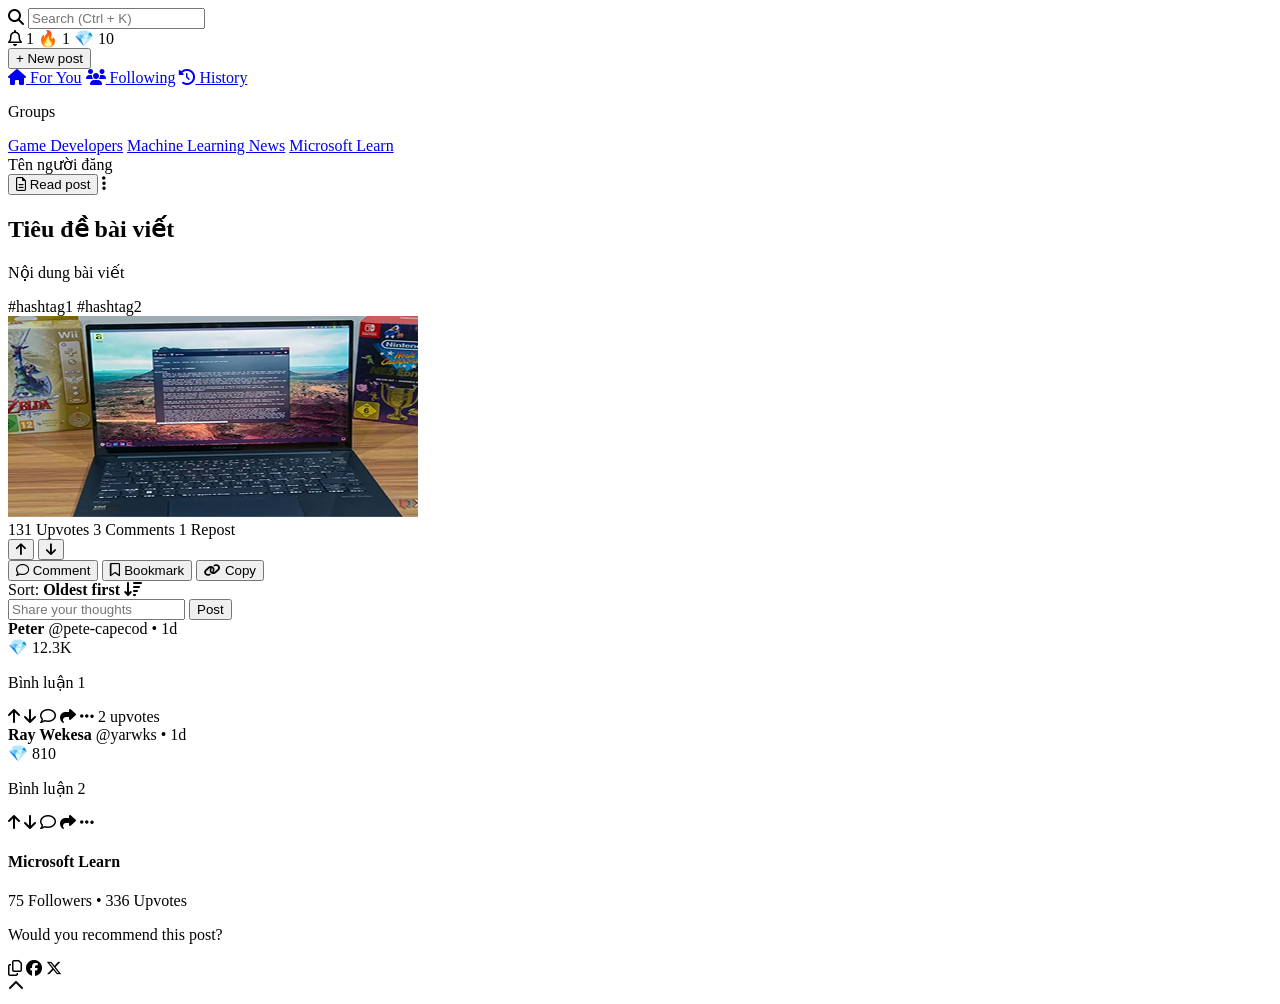
==== myweb/baiviet.html @ 660e8b9f "cập nhật readme và giao diện" ====
<!DOCTYPE html>
<html lang="vi">
<head>
    <meta charset="UTF-8">
    <meta name="viewport" content="width=device-width, initial-scale=1.0">
    <title>Chi tiết bài viết</title>
    <!-- Link Font Awesome cho icon -->
    <link rel="stylesheet" href="https://cdnjs.cloudflare.com/ajax/libs/font-awesome/6.4.0/css/all.min.css">
</head>
<body>

    <!-- THANH ĐẦU TRANG (Giữ nguyên cấu trúc đồng nhất) -->
    <header id="main-header">
        <div class="search-bar">
            <i class="fa fa-search"></i>
            <input type="text" placeholder="Search (Ctrl + K)">
        </div>
        
        <nav class="user-nav">
            <i class="fa-regular fa-bell"></i>
            <span class="badge">1</span>
            <span class="fire">🔥 1</span>
            <span class="diamond">💎 10</span>
            <div class="user-avatar"></div>
        </nav>
    </header>

    <!-- BỐ CỤC CHÍNH 3 CỘT -->
    <div class="app-container">
        
        <!-- CỘT 1: SIDEBAR TRÁI (Giữ nguyên cấu trúc) -->
        <aside id="left-sidebar">
            <button class="btn-new-post">+ New post</button>
            
            <nav class="menu-section">
                <a href="index.html" class="menu-item"><i class="fa fa-home"></i> For You</a>
                <a href="#" class="menu-item"><i class="fa fa-users"></i> Following</a>
                <a href="#" class="menu-item"><i class="fa fa-clock-rotate-left"></i> History</a>
            </nav>

            <section class="menu-section">
                <p class="section-title">Groups</p>
                <a href="#" class="menu-item">Game Developers</a>
                <a href="#" class="menu-item">Machine Learning News</a>
                <a href="#" class="menu-item active">Microsoft Learn</a>
            </section>
        </aside>

        <!-- CỘT 2: NỘI DUNG CHI TIẾT BÀI VIẾT -->
        <main id="post-detail">
            <article class="post-full">
                
                <!-- Header của bài viết -->
                <header class="post-header">
                    <div class="author-info">
                        <span class="author-name">Tên người đăng</span>
                    </div>
                    <div class="header-actions">
                        <button class="btn-read-post">
                            <i class="fa-regular fa-file-lines"></i> Read post
                        </button>
                        <i class="fa fa-ellipsis-vertical"></i>
                    </div>
                </header>

                <!-- Tiêu đề và Nội dung -->
                <h1 class="post-title">Tiêu đề bài viết</h1>
                
                <div class="post-body-text">
                    <p>Nội dung bài viết</p>
                </div>

                <div class="post-tags">
                    <span class="tag">#hashtag1</span>
                    <span class="tag">#hashtag2</span>
                </div>

                <!-- Hình ảnh bài viết -->
                <div class="post-main-image">
                    <img src="./img/Post image.png" alt="Post Image">
                </div>

                <!-- Thống kê tương tác -->
                <div class="post-stats">
                    <span>131 Upvotes</span>
                    <span>3 Comments</span>
                    <span>1 Repost</span>
                </div>

                <!-- Thanh công cụ tương tác -->
                <div class="post-action-bar">
                    <div class="vote-group">
                        <button class="btn-vote up"><i class="fa fa-arrow-up"></i></button>
                        <button class="btn-vote down"><i class="fa fa-arrow-down"></i></button>
                    </div>
                    <button class="btn-action"><i class="fa-regular fa-comment"></i> Comment</button>
                    <button class="btn-action"><i class="fa-regular fa-bookmark"></i> Bookmark</button>
                    <button class="btn-action"><i class="fa-solid fa-link"></i> Copy</button>
                </div>

                <!-- Phần Bình luận -->
                <section class="comments-section">
                    <div class="sort-bar">
                        <span>Sort: <strong>Oldest first</strong> <i class="fa fa-sort-amount-down"></i></span>
                    </div>

                    <!-- Ô nhập bình luận -->
                    <div class="comment-input-wrapper">
                        <div class="avatar-small"></div>
                        <input type="text" placeholder="Share your thoughts">
                        <button class="btn-post-comment">Post</button>
                    </div>

                    <!-- Danh sách bình luận -->
                    <div class="comment-list">
                        <!-- Comment 1 -->
                        <div class="comment-item">
                            <div class="avatar-small"></div>
                            <div class="comment-content">
                                <div class="comment-meta">
                                    <strong>Peter</strong> <span>@pete-capecod • 1d</span>
                                    <div class="reputation-tag">💎 12.3K</div>
                                </div>
                                <p class="comment-text">Bình luận 1</p>
                                <div class="comment-actions">
                                    <i class="fa fa-arrow-up"></i>
                                    <i class="fa fa-arrow-down"></i>
                                    <i class="fa-regular fa-comment"></i>
                                    <i class="fa-solid fa-share"></i>
                                    <i class="fa fa-ellipsis"></i>
                                    <span class="upvote-count">2 upvotes</span>
                                </div>
                            </div>
                        </div>

                        <!-- Comment 2 -->
                        <div class="comment-item">
                            <div class="avatar-small"></div>
                            <div class="comment-content">
                                <div class="comment-meta">
                                    <strong>Ray Wekesa</strong> <span>@yarwks • 1d</span>
                                    <div class="reputation-tag">💎 810</div>
                                </div>
                                <p class="comment-text">Bình luận 2</p>
                                <div class="comment-actions">
                                    <i class="fa fa-arrow-up"></i>
                                    <i class="fa fa-arrow-down"></i>
                                    <i class="fa-regular fa-comment"></i>
                                    <i class="fa-solid fa-share"></i>
                                    <i class="fa fa-ellipsis"></i>
                                </div>
                            </div>
                        </div>
                    </div>
                </section>
            </article>
        </main>

        <!-- CỘT 3: SIDEBAR PHẢI (THÔNG TIN CỘNG ĐỒNG) -->
        <aside id="right-sidebar">
            
            <!-- Thẻ thông tin Group/Community -->
            <section class="community-card">
                <div class="community-header">
                    <div class="community-logo"></div>
                    <div class="community-name">
                        <h4>Microsoft Learn</h4>
                        <p>75 Followers • 336 Upvotes</p>
                    </div>
                </div>
            </section>

            <!-- Thẻ gợi ý chia sẻ -->
            <section class="recommend-card">
                <p>Would you recommend this post?</p>
                <div class="share-icons">
                    <i class="fa-regular fa-copy" title="Copy link"></i>
                    <i class="fa-brands fa-facebook" title="Share on Facebook"></i>
                    <i class="fa-brands fa-x-twitter" title="Share on X"></i>
                </div>
            </section>

        </aside>

    </div>

    <!-- Nút cuộn lên đầu trang -->
    <div class="scroll-top">
        <i class="fa fa-chevron-up"></i>
    </div>

</body>
</html>
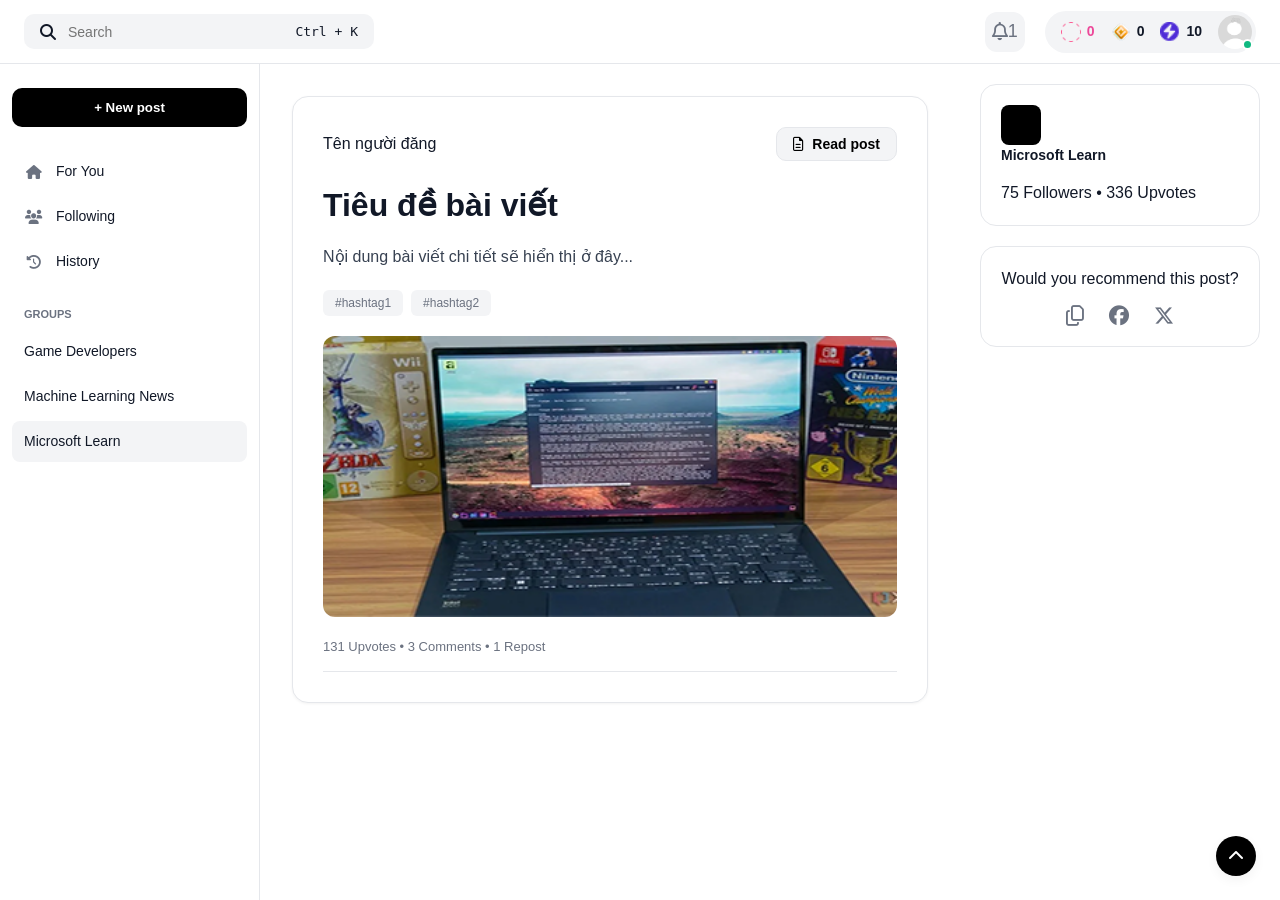
==== commit 4751ccc8: "cập nhật file css và ảnh để có giao diện gần giống giao diện tự build từ file figma trong readme" ====
--- a/myweb/baiviet.html
+++ b/myweb/baiviet.html
@@ -3,41 +3,59 @@
 <head>
     <meta charset="UTF-8">
     <meta name="viewport" content="width=device-width, initial-scale=1.0">
-    <title>Chi tiết bài viết</title>
-    <!-- Link Font Awesome cho icon -->
+    <title>Chi tiết bài viết - Microsoft Learn</title>
+    <!-- Link Font Awesome -->
     <link rel="stylesheet" href="https://cdnjs.cloudflare.com/ajax/libs/font-awesome/6.4.0/css/all.min.css">
+    <!-- LIÊN KẾT FILE CSS RIÊNG -->
+    <link rel="stylesheet" href="./css/style.css">
 </head>
 <body>
 
-    <!-- THANH ĐẦU TRANG (Giữ nguyên cấu trúc đồng nhất) -->
+    <!-- THANH ĐẦU TRANG (Dùng chung class với Index/Profile) -->
     <header id="main-header">
         <div class="search-bar">
             <i class="fa fa-search"></i>
-            <input type="text" placeholder="Search (Ctrl + K)">
+            <input type="text" placeholder="Search">
+            <kbd>Ctrl + K</kbd>
         </div>
         
         <nav class="user-nav">
-            <i class="fa-regular fa-bell"></i>
-            <span class="badge">1</span>
-            <span class="fire">🔥 1</span>
-            <span class="diamond">💎 10</span>
-            <div class="user-avatar"></div>
+            <button class="btn-bell">
+                <i class="fa-regular fa-bell"></i>
+                <span class="notification-badge">1</span>
+            </button>
+
+            <div class="status-capsule">
+                <div class="status-item">
+                    <img src="./img/SVG.png" alt="streak" class="status-icon">
+                    <span class="status-value color-pink">0</span>
+                </div>
+                <div class="status-item">
+                    <img src="./img/icon.png" alt="credits" class="status-icon">
+                    <span class="status-value">0</span>
+                </div>
+                <div class="status-item">
+                    <img src="./img/icon2.png" alt="energy" class="status-icon">
+                    <span class="status-value">10</span>
+                </div>
+
+                <a href="thongtin.html" class="user-avatar-wrapper">
+                    <img src="./img/avt.png" alt="user" class="user-avatar">
+                    <span class="online-dot"></span>
+                </a>
+            </div>
         </nav>
     </header>
 
-    <!-- BỐ CỤC CHÍNH 3 CỘT -->
     <div class="app-container">
-        
-        <!-- CỘT 1: SIDEBAR TRÁI (Giữ nguyên cấu trúc) -->
+        <!-- SIDEBAR TRÁI (Dùng chung) -->
         <aside id="left-sidebar">
             <button class="btn-new-post">+ New post</button>
-            
             <nav class="menu-section">
-                <a href="index.html" class="menu-item"><i class="fa fa-home"></i> For You</a>
+                <a href="trangchu.html" class="menu-item"><i class="fa fa-home"></i> For You</a>
                 <a href="#" class="menu-item"><i class="fa fa-users"></i> Following</a>
                 <a href="#" class="menu-item"><i class="fa fa-clock-rotate-left"></i> History</a>
             </nav>
-
             <section class="menu-section">
                 <p class="section-title">Groups</p>
                 <a href="#" class="menu-item">Game Developers</a>
@@ -46,148 +64,66 @@
             </section>
         </aside>
 
-        <!-- CỘT 2: NỘI DUNG CHI TIẾT BÀI VIẾT -->
-        <main id="post-detail">
-            <article class="post-full">
+        <!-- NỘI DUNG CHI TIẾT BÀI VIẾT -->
+        <main id="main-feed">
+            <div class="feed-wrapper">
                 
-                <!-- Header của bài viết -->
-                <header class="post-header">
-                    <div class="author-info">
-                        <span class="author-name">Tên người đăng</span>
-                    </div>
-                    <div class="header-actions">
-                        <button class="btn-read-post">
+                <article class="post-card post-detail-view">
+            
+                    <header class="post-header">
+                        <div class="author-info">Tên người đăng</div>
+                        <button class="btn-settings">
                             <i class="fa-regular fa-file-lines"></i> Read post
                         </button>
-                        <i class="fa fa-ellipsis-vertical"></i>
-                    </div>
-                </header>
+                    </header>
 
-                <!-- Tiêu đề và Nội dung -->
-                <h1 class="post-title">Tiêu đề bài viết</h1>
-                
-                <div class="post-body-text">
-                    <p>Nội dung bài viết</p>
-                </div>
-
-                <div class="post-tags">
-                    <span class="tag">#hashtag1</span>
-                    <span class="tag">#hashtag2</span>
-                </div>
-
-                <!-- Hình ảnh bài viết -->
-                <div class="post-main-image">
-                    <img src="./img/Post image.png" alt="Post Image">
-                </div>
-
-                <!-- Thống kê tương tác -->
-                <div class="post-stats">
-                    <span>131 Upvotes</span>
-                    <span>3 Comments</span>
-                    <span>1 Repost</span>
-                </div>
-
-                <!-- Thanh công cụ tương tác -->
-                <div class="post-action-bar">
-                    <div class="vote-group">
-                        <button class="btn-vote up"><i class="fa fa-arrow-up"></i></button>
-                        <button class="btn-vote down"><i class="fa fa-arrow-down"></i></button>
-                    </div>
-                    <button class="btn-action"><i class="fa-regular fa-comment"></i> Comment</button>
-                    <button class="btn-action"><i class="fa-regular fa-bookmark"></i> Bookmark</button>
-                    <button class="btn-action"><i class="fa-solid fa-link"></i> Copy</button>
-                </div>
-
-                <!-- Phần Bình luận -->
-                <section class="comments-section">
-                    <div class="sort-bar">
-                        <span>Sort: <strong>Oldest first</strong> <i class="fa fa-sort-amount-down"></i></span>
+                    <h1 class="post-title">Tiêu đề bài viết</h1>
+                    
+                    <div class="post-body-text">
+                        <p>Nội dung bài viết chi tiết sẽ hiển thị ở đây...</p>
                     </div>
 
-                    <!-- Ô nhập bình luận -->
-                    <div class="comment-input-wrapper">
-                        <div class="avatar-small"></div>
-                        <input type="text" placeholder="Share your thoughts">
-                        <button class="btn-post-comment">Post</button>
+                    <div class="post-tags">
+                        <span class="tag-item">#hashtag1</span>
+                        <span class="tag-item">#hashtag2</span>
                     </div>
 
-                    <!-- Danh sách bình luận -->
-                    <div class="comment-list">
-                        <!-- Comment 1 -->
-                        <div class="comment-item">
-                            <div class="avatar-small"></div>
-                            <div class="comment-content">
-                                <div class="comment-meta">
-                                    <strong>Peter</strong> <span>@pete-capecod • 1d</span>
-                                    <div class="reputation-tag">💎 12.3K</div>
-                                </div>
-                                <p class="comment-text">Bình luận 1</p>
-                                <div class="comment-actions">
-                                    <i class="fa fa-arrow-up"></i>
-                                    <i class="fa fa-arrow-down"></i>
-                                    <i class="fa-regular fa-comment"></i>
-                                    <i class="fa-solid fa-share"></i>
-                                    <i class="fa fa-ellipsis"></i>
-                                    <span class="upvote-count">2 upvotes</span>
-                                </div>
-                            </div>
-                        </div>
+                    <div class="post-main-image">
+                        <img src="./img/Post image.png" alt="Post Image">
+                    </div>
 
-                        <!-- Comment 2 -->
-                        <div class="comment-item">
-                            <div class="avatar-small"></div>
-                            <div class="comment-content">
-                                <div class="comment-meta">
-                                    <strong>Ray Wekesa</strong> <span>@yarwks • 1d</span>
-                                    <div class="reputation-tag">💎 810</div>
-                                </div>
-                                <p class="comment-text">Bình luận 2</p>
-                                <div class="comment-actions">
-                                    <i class="fa fa-arrow-up"></i>
-                                    <i class="fa fa-arrow-down"></i>
-                                    <i class="fa-regular fa-comment"></i>
-                                    <i class="fa-solid fa-share"></i>
-                                    <i class="fa fa-ellipsis"></i>
-                                </div>
-                            </div>
-                        </div>
+                    <div class="post-stats">
+                        131 Upvotes • 3 Comments • 1 Repost
                     </div>
-                </section>
-            </article>
+
+                </article>
+            </div>
         </main>
 
-        <!-- CỘT 3: SIDEBAR PHẢI (THÔNG TIN CỘNG ĐỒNG) -->
+        <!-- SIDEBAR PHẢI -->
         <aside id="right-sidebar">
-            
-            <!-- Thẻ thông tin Group/Community -->
-            <section class="community-card">
+            <section class="stat-card">
                 <div class="community-header">
-                    <div class="community-logo"></div>
+                    <div class="group-icon-box"></div>
                     <div class="community-name">
                         <h4>Microsoft Learn</h4>
-                        <p>75 Followers • 336 Upvotes</p>
+                        <p>75 Followers &bull; 336 Upvotes</p>
                     </div>
                 </div>
             </section>
 
-            <!-- Thẻ gợi ý chia sẻ -->
-            <section class="recommend-card">
+            <section class="stat-card recommend-card">
                 <p>Would you recommend this post?</p>
                 <div class="share-icons">
-                    <i class="fa-regular fa-copy" title="Copy link"></i>
-                    <i class="fa-brands fa-facebook" title="Share on Facebook"></i>
-                    <i class="fa-brands fa-x-twitter" title="Share on X"></i>
+                    <i class="fa-regular fa-copy"></i>
+                    <i class="fa-brands fa-facebook"></i>
+                    <i class="fa-brands fa-x-twitter"></i>
                 </div>
             </section>
-
         </aside>
-
     </div>
 
-    <!-- Nút cuộn lên đầu trang -->
-    <div class="scroll-top">
-        <i class="fa fa-chevron-up"></i>
-    </div>
+    <div class="scroll-top"><i class="fa fa-chevron-up"></i></div>
 
 </body>
-</html>+</html>
--- a/myweb/css/style.css
+++ b/myweb/css/style.css
@@ -0,0 +1,615 @@
+/* =========================================
+   1. KHAI BÁO BIẾN (CSS VARIABLES)
+   ========================================= */
+:root {
+    /* Colors */
+    --bg-body: #ffffff;
+    --bg-light: #f3f4f6;
+    --border-color: #e5e7eb;
+    --text-main: #111827;
+    --text-muted: #6b7280;
+    --primary-black: #000000;
+    --primary-pink: #ec4899;
+    --primary-purple: #7c3aed;
+    --online-green: #10b981;
+    
+    /* Dimensions */
+    --sidebar-width: 260px;
+    --right-sidebar-width: 320px;
+    --header-height: 64px;
+    --max-content-width: 720px;
+    
+    /* Effects */
+    --transition: all 0.2s cubic-bezier(0.4, 0, 0.2, 1);
+    --shadow: 0 4px 12px rgba(0, 0, 0, 0.05);
+}
+
+/* =========================================
+   2. RESET & BASE STYLES
+   ========================================= */
+* {
+    margin: 0;
+    padding: 0;
+    box-sizing: border-box;
+}
+
+body {
+    font-family: 'Inter', -apple-system, BlinkMacSystemFont, "Segoe UI", Roboto, sans-serif;
+    background-color: var(--bg-body);
+    color: var(--text-main);
+    line-height: 1.5;
+    -webkit-font-smoothing: antialiased;
+}
+
+a {
+    text-decoration: none;
+    color: inherit;
+    transition: var(--transition);
+}
+
+ul { list-style: none; }
+
+button {
+    cursor: pointer;
+    font-family: inherit;
+    transition: var(--transition);
+}
+
+/* =========================================
+   3. SHARED COMPONENTS (HEADER & LEFT SIDEBAR)
+   ========================================= */
+
+/* --- Header --- */
+#main-header {
+    height: var(--header-height);
+    border-bottom: 1px solid var(--border-color);
+    display: flex;
+    align-items: center;
+    justify-content: space-between;
+    padding: 0 24px;
+    position: fixed;
+    top: 0;
+    width: 100%;
+    background: rgba(255, 255, 255, 0.98);
+    backdrop-filter: blur(8px);
+    z-index: 1000;
+}
+
+.search-bar {
+    background: var(--bg-light);
+    padding: 8px 16px;
+    border-radius: 10px;
+    width: 350px;
+    display: flex;
+    align-items: center;
+    gap: 12px;
+}
+
+.search-bar input { border: none; background: transparent; outline: none; flex: 1; font-size: 14px; }
+
+/* User Nav & Status Capsule */
+.user-nav { display: flex; align-items: center; gap: 12px; }
+
+.status-capsule {
+    background: var(--bg-light);
+    padding: 4px 4px 4px 16px;
+    border-radius: 50px;
+    display: flex;
+    align-items: center;
+    gap: 16px;
+}
+
+.status-item { display: flex; align-items: center; gap: 6px; }
+.status-icon { width: 20px; height: 20px; object-fit: contain; }
+.status-value { font-weight: 700; font-size: 14px; }
+.color-pink { color: var(--primary-pink); }
+
+/* Avatar Wrapper */
+.user-avatar-wrapper {
+    position: relative;
+    width: 34px;
+    height: 34px;
+    display: block;
+}
+
+.user-avatar { width: 100%; height: 100%; border-radius: 50%; object-fit: cover; background: #ddd; }
+
+.online-dot {
+    position: absolute; bottom: -1px; right: -1px;
+    width: 11px; height: 11px;
+    background: var(--online-green); border: 2px solid white; border-radius: 50%;
+}
+
+/* --- Left Sidebar --- */
+#left-sidebar {
+    width: var(--sidebar-width);
+    border-right: 1px solid var(--border-color);
+    padding: 24px 12px;
+    position: fixed;
+    top: var(--header-height);
+    height: calc(100vh - var(--header-height));
+    overflow-y: auto;
+}
+
+.btn-new-post {
+    width: 100%; padding: 12px; background: var(--primary-black); color: white;
+    border: none; border-radius: 10px; font-weight: 600; margin-bottom: 24px;
+}
+
+.btn-bell {
+    position: relative;
+    background: var(--bg-light); /* Màu xám nhạt */
+    border: none;               /* Bỏ viền mặc định của trình duyệt */
+    width: 40px;
+    height: 40px;
+    border-radius: 12px;
+    display: flex;
+    align-items: center;
+    justify-content: center;
+    cursor: pointer;
+    color: var(--text-muted);
+    font-size: 18px;
+    margin-right: 8px; /* Khoảng cách với cụm capsule */
+}
+
+/* Đảm bảo icon chuông nằm giữa */
+.btn-bell i {
+    line-height: 1;
+}
+
+.menu-section { margin-bottom: 24px; }
+.section-title { font-size: 11px; font-weight: 700; color: var(--text-muted); text-transform: uppercase; margin-bottom: 8px; padding-left: 12px; }
+
+.menu-item {
+    display: flex; align-items: center; gap: 12px; padding: 10px 12px;
+    border-radius: 8px; font-size: 14px; font-weight: 500; margin-bottom: 4px;
+}
+
+.menu-item:hover, .menu-item.active { background: var(--bg-light); }
+.menu-item i { width: 20px; text-align: center; color: var(--text-muted); }
+
+/* =========================================
+   4. HOME PAGE (FEED)
+   ========================================= */
+.app-container { display: flex; margin-top: var(--header-height); }
+
+#main-feed {
+    margin-left: var(--sidebar-width);
+    flex: 1;
+    padding: 32px;
+    display: flex;
+    justify-content: center;
+}
+
+.feed-wrapper { width: 100%; max-width: var(--max-content-width); }
+
+.feed-header {
+    display: flex;
+    justify-content: space-between; /* Đẩy tiêu đề sang trái, nút sang phải */
+    align-items: center;           /* Căn giữa theo chiều dọc */
+    margin-bottom: 24px;
+    width: 100%;
+}
+
+.feed-header h3 {
+    font-size: 20px;
+    font-weight: 700;
+    color: var(--text-main);
+}
+
+.activity-feed {
+    text-align: center;
+    padding: 60px 20px;
+}
+
+.empty-state p {
+    color: var(--text-muted);
+    font-size: 15px;
+    margin-bottom: 20px;
+    max-width: 400px;
+    margin-left: auto;
+    margin-right: auto;
+}
+
+.btn-new-post-large {
+    background: var(--primary-black);
+    color: white;
+    border: none;
+    padding: 12px 24px;
+    border-radius: 12px;
+    font-weight: 700;
+    cursor: pointer;
+}
+
+.btn-settings {
+    background: var(--bg-light);
+    border: 1px solid var(--border-color);
+    padding: 8px 16px;
+    border-radius: 10px;
+    font-size: 14px;
+    font-weight: 600;
+    display: flex;
+    align-items: center;
+    gap: 8px;
+    cursor: pointer;
+}
+
+.post-card {
+    background: white; border: 1px solid var(--border-color);
+    border-radius: 16px; padding: 20px; margin-bottom: 16px;
+}
+
+.post-user { display: flex; align-items: center; gap: 12px; margin-bottom: 16px; }
+.avatar-small { width: 36px; height: 36px; border-radius: 50%; background: #eee; }
+
+.post-body { display: flex; justify-content: space-between; gap: 24px; }
+.post-content h2 { font-size: 18px; font-weight: 700; margin-bottom: 8px; }
+.post-content h2 a:hover { color: var(--primary-purple); text-decoration: underline; }
+
+.post-img-link { width: 180px; height: 110px; border-radius: 12px; overflow: hidden; flex-shrink: 0; }
+.post-image { width: 100%; height: 100%; object-fit: cover; }
+.post-img-link:hover .post-image { transform: scale(1.05); transition: 0.3s; }
+
+.post-actions { display: flex; gap: 24px; margin-top: 20px; color: var(--text-muted); font-size: 13px; }
+.action-item { display: flex; align-items: center; gap: 6px; cursor: pointer; }
+
+/* =========================================
+   5. PROFILE PAGE (GOM CHUNG MỘT KHUNG)
+   ========================================= */
+#profile-content {
+    margin-left: var(--sidebar-width);
+    flex: 1;
+    padding: 32px;
+    display: flex;
+    justify-content: center;
+}
+
+.profile-wrapper {
+    width: 100%;
+    max-width: 720px;
+}
+
+/* Khung trắng tổng thể bao quát toàn bộ */
+.profile-header-card {
+    background: white;
+    border: 1px solid var(--border-color);
+    border-radius: 24px; /* Bo góc lớn như ảnh 41 */
+    overflow: hidden;
+    display: flex;
+    flex-direction: column;
+}
+
+.cover-photo {
+    height: 180px;
+    background-color: #f9fafb;
+    display: flex;
+    align-items: center;
+    justify-content: center;
+    color: var(--text-muted);
+}
+
+.profile-info {
+    padding: 0 32px 24px 32px;
+}
+
+.avatar-large-wrapper {
+    width: 120px;
+    height: 120px;
+    margin-top: -60px;
+    margin-bottom: 16px;
+    border: 6px solid white;
+    border-radius: 32px;
+    overflow: hidden;
+    background: #eee;
+}
+
+.user-name { font-size: 32px; font-weight: 800; margin-bottom: 4px; }
+
+.profile-stats {
+    display: flex;
+    gap: 24px;
+    margin-top: 24px;
+}
+
+/* Phần Activity bên trong khung */
+.profile-activity-section {
+    padding: 24px 32px;
+    border-top: 1px solid var(--border-color); /* Đường kẻ phân cách tinh tế */
+}
+
+.activity-title {
+    font-size: 18px;
+    font-weight: 700;
+    margin-bottom: 16px;
+}
+
+.profile-tabs {
+    display: flex;
+    gap: 8px;
+    margin-bottom: 40px;
+}
+
+.tab-item {
+    background: transparent;
+    padding: 8px 16px;
+    border-radius: 10px;
+    font-size: 14px;
+    font-weight: 600;
+    color: var(--text-muted);
+}
+
+.tab-item.active {
+    background: #f3f4f6;
+    color: black;
+}
+
+/* Empty State căn chỉnh lại */
+.empty-state {
+    padding: 40px 0 80px 0;
+    text-align: center;
+}
+
+.empty-state p {
+    color: var(--text-muted);
+    font-size: 15px;
+    margin-bottom: 24px;
+    line-height: 1.6;
+}
+
+.btn-new-post-large {
+    background: black;
+    color: white;
+    padding: 12px 32px;
+    border-radius: 14px;
+    font-weight: 700;
+}
+
+/* =========================================
+   6. CỘT PHẢI (THỐNG KÊ - CHUẨN GRID)
+   ========================================= */
+#right-sidebar { width: 320px; padding: 20px; }
+
+.stat-card {
+    background: white; border: 1px solid var(--border-color);
+    border-radius: 16px; padding: 20px; margin-bottom: 20px;
+}
+
+.stat-card h4 { font-size: 14px; margin-bottom: 15px; }
+
+/* Reading Overview Grid */
+.stat-grid { display: grid; grid-template-columns: 1fr 1fr; gap: 10px; }
+.stat-item-box {
+    background: white; border: 1px solid var(--border-color);
+    padding: 15px; border-radius: 12px; text-align: center;
+}
+.stat-value { display: block; font-size: 22px; font-weight: 800; }
+.stat-label { font-size: 11px; color: var(--text-muted); line-height: 1.2; }
+
+/* Top Tags Grid 2 cột */
+.tag-stats-list { display: grid; grid-template-columns: 1fr 1fr; gap: 8px; }
+.tag-stats-list li {
+    position: relative; height: 28px; border: 1px solid var(--border-color);
+    border-radius: 4px; overflow: hidden; display: flex; align-items: center;
+    justify-content: space-between; padding: 0 8px;
+}
+.tag-name, .percentage { position: relative; z-index: 2; font-size: 11px; font-weight: 600; }
+.progress-container { position: absolute; left: 0; top: 0; width: 100%; height: 100%; z-index: 1; }
+.progress-fill { height: 100%; background: var(--primary-purple); opacity: 0.8; }
+
+/* Group List */
+.group-list li { margin-bottom: 12px; }
+.group-list strong { display: block; font-size: 13px; }
+.group-list span { font-size: 11px; color: var(--text-muted); }
+
+/* Floating Button */
+.scroll-top {
+    position: fixed; bottom: 20px; right: 20px;
+    width: 36px; height: 36px; background: black; color: white;
+    border-radius: 50%; display: flex; align-items: center; justify-content: center;
+}
+
+/* =========================================
+   7. POST DETAIL VIEW (BỔ SUNG)
+   ========================================= */
+
+.post-detail-view {
+    background: white;
+    border: 1px solid var(--border-color);
+    border-radius: 16px; /* Bo góc thẻ bài viết */
+    padding: 30px;       /* Tạo khoảng trống bên trong thẻ */
+    text-align: left;    /* QUAN TRỌNG: Chuyển toàn bộ nội dung sang lề trái */
+    box-shadow: 0 1px 3px rgba(0,0,0,0.05);
+}
+
+.post-detail-view .post-header {
+    display: flex;
+    justify-content: space-between;
+    align-items: center;
+    margin-bottom: 20px;
+}
+
+.author-link {
+    font-weight: 600;
+    font-size: 14px;
+    color: var(--text-main);
+}
+
+.post-detail-view .post-title {
+    font-size: 32px;
+    font-weight: 800;
+    margin: 10px 0 15px 0;
+    text-align: left; 
+}
+
+.post-body-text {
+    text-align: left;    /* Đảm bảo nội dung không bị căn giữa */
+    color: #374151;
+    font-size: 16px;
+    line-height: 1.6;
+    margin-bottom: 20px;
+}
+
+.post-tags {
+    display: flex;
+    gap: 10px;
+    margin-bottom: 20px;
+}
+
+.tag-item {
+    background: #f3f4f6; /* Màu xám nhạt cho hashtag */
+    color: #6b7280;
+    padding: 4px 12px;
+    border-radius: 6px;
+    font-size: 12px;
+    font-weight: 500;
+}
+
+.post-main-image {
+    width: 100%;
+    margin: 20px 0;
+    border-radius: 12px; /* Bo góc ảnh */
+    overflow: hidden;
+}
+
+.post-main-image img {
+    width: 100%;
+    height: auto;
+    display: block;
+}
+
+.post-stats {
+    font-size: 13px;
+    color: var(--text-muted);
+    padding-bottom: 15px;
+    border-bottom: 1px solid var(--border-color);
+}
+
+.post-actions-bar {
+    display: flex;
+    justify-content: space-around;
+    padding: 15px 0;
+    border-bottom: 1px solid var(--border-color);
+}
+
+.post-actions-bar .action-item {
+    font-size: 14px;
+    font-weight: 600;
+    color: var(--text-muted);
+    cursor: pointer;
+}
+
+.post-tags {
+    display: flex;
+    gap: 8px;
+    margin-bottom: 20px;
+}
+
+.post-actions-bar .vote-up { color: var(--online-green); }
+
+/* Comments Section */
+.comments-section { margin-top: 30px; }
+
+.sort-bar {
+    font-size: 13px;
+    margin-bottom: 20px;
+    color: var(--text-muted);
+}
+
+.comment-input-wrapper {
+    display: flex;
+    gap: 12px;
+    background: var(--bg-light);
+    padding: 12px;
+    border-radius: 12px;
+    margin-bottom: 30px;
+    align-items: center;
+}
+
+.comment-input-wrapper input {
+    flex: 1;
+    border: none;
+    background: transparent;
+    outline: none;
+    font-size: 14px;
+}
+
+.btn-post-comment {
+    font-weight: 700;
+    color: var(--primary-purple);
+    background: none;
+    border: none;
+}
+
+.comment-item {
+    display: flex;
+    gap: 12px;
+    margin-bottom: 25px;
+}
+
+.comment-meta {
+    font-size: 13px;
+    margin-bottom: 5px;
+}
+
+.comment-meta .reputation {
+    color: var(--primary-purple);
+    font-weight: 700;
+    margin-left: 10px;
+}
+
+.comment-text {
+    font-size: 14px;
+    margin-bottom: 8px;
+    color: var(--text-main);
+}
+
+.comment-actions {
+    display: flex;
+    gap: 15px;
+    color: var(--text-muted);
+    font-size: 12px;
+    align-items: center;
+}
+
+/* Right Sidebar Community Box */
+.group-icon-box {
+    width: 40px;
+    height: 40px;
+    background: black;
+    border-radius: 8px;
+}
+
+.recommend-card { text-align: center; }
+.share-icons {
+    display: flex;
+    justify-content: center;
+    gap: 25px;
+    font-size: 20px;
+    margin-top: 15px;
+    color: var(--text-muted);
+}
+
+/* =========================================
+   8. GLOBAL UTILITIES
+   ========================================= */
+.scroll-top {
+    position: fixed; bottom: 24px; right: 24px;
+    width: 40px; height: 40px; background: var(--primary-black); color: white;
+    border-radius: 50%; display: flex; align-items: center; justify-content: center;
+    box-shadow: var(--shadow); z-index: 99;
+}
+
+/* =========================================
+   9. RESPONSIVE (LUÔN ĐỂ CUỐI FILE)
+   ========================================= */
+@media (max-width: 1200px) {
+    #right-sidebar { display: none; } /* Ẩn cột phải trên màn hình vừa */
+}
+
+@media (max-width: 768px) {
+    #left-sidebar { display: none; }
+    #main-feed, #profile-content { margin-left: 0; padding: 16px; }
+    .search-bar { display: none; }
+    .post-body { flex-direction: column-reverse; }
+    .post-img-link { width: 100%; height: 200px; }
+}
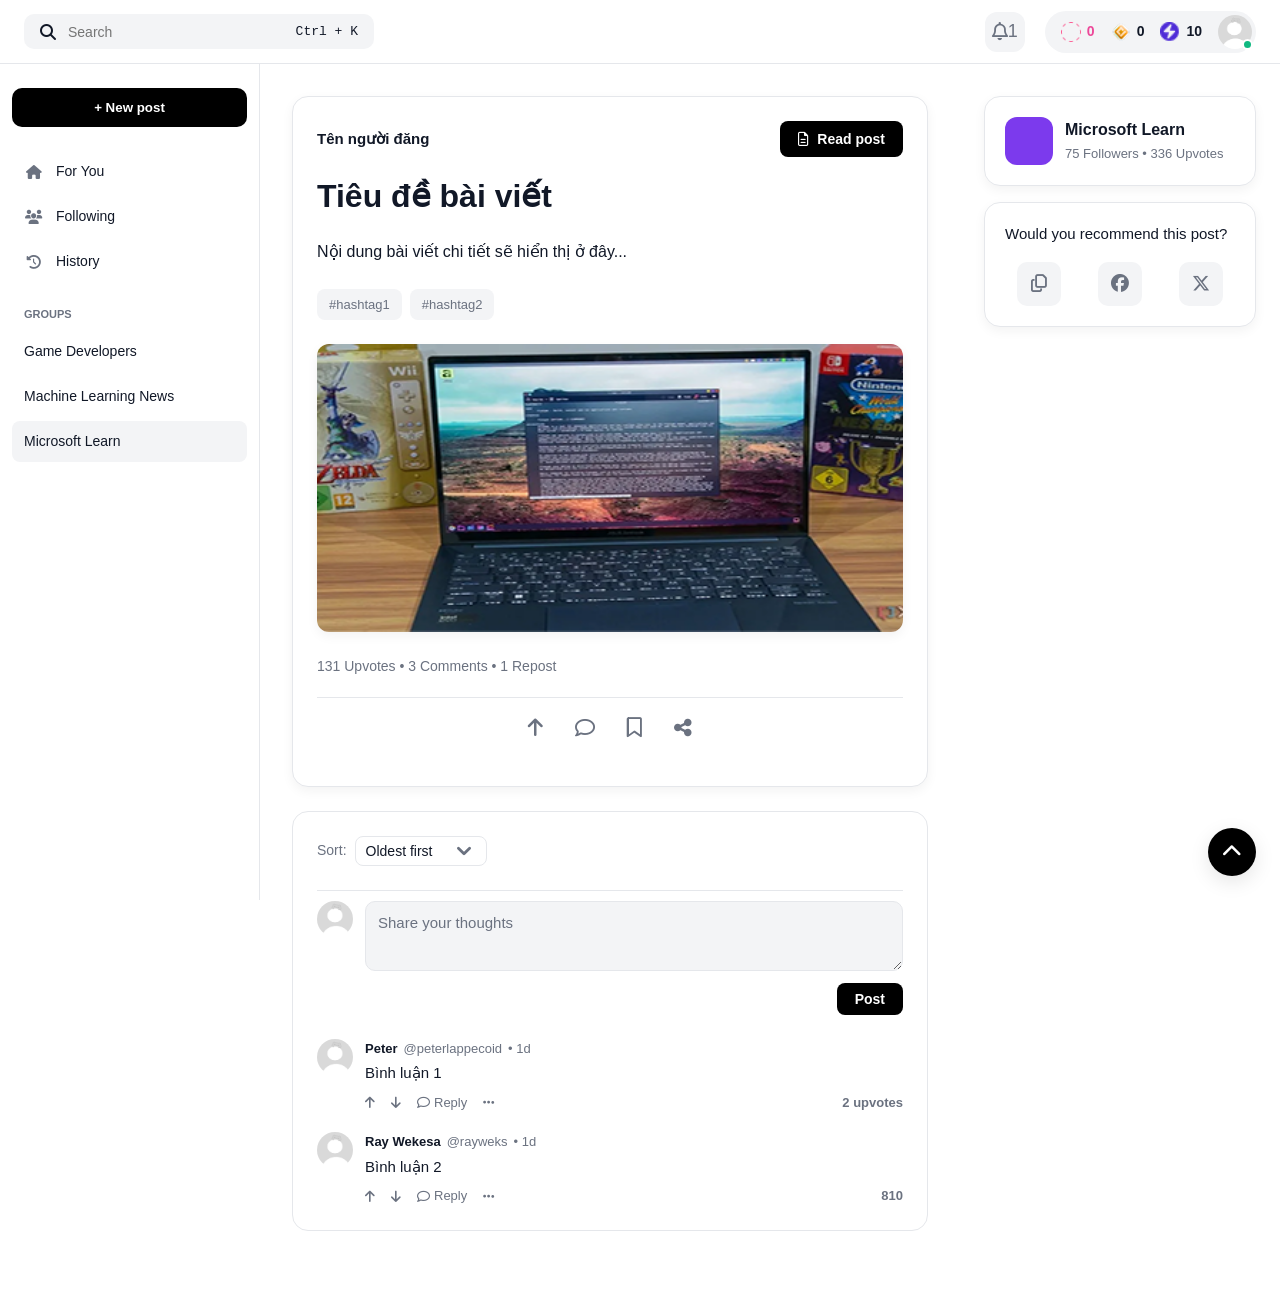
==== commit 4cb22239: "cập nhật file css và html để có giao diện giống với giao diện đã chỉnh sửa" ====
--- a/myweb/baiviet.html
+++ b/myweb/baiviet.html
@@ -3,11 +3,12 @@
 <head>
     <meta charset="UTF-8">
     <meta name="viewport" content="width=device-width, initial-scale=1.0">
-    <title>Chi tiết bài viết - Microsoft Learn</title>
+    <title>Chi tiết bài viết</title>
     <!-- Link Font Awesome -->
     <link rel="stylesheet" href="https://cdnjs.cloudflare.com/ajax/libs/font-awesome/6.4.0/css/all.min.css">
     <!-- LIÊN KẾT FILE CSS RIÊNG -->
     <link rel="stylesheet" href="./css/style.css">
+    <link rel="stylesheet" href="./css/stylepost.css">
 </head>
 <body>
 
@@ -65,40 +66,109 @@
         </aside>
 
         <!-- NỘI DUNG CHI TIẾT BÀI VIẾT -->
-        <main id="main-feed">
-            <div class="feed-wrapper">
-                
-                <article class="post-card post-detail-view">
-            
-                    <header class="post-header">
-                        <div class="author-info">Tên người đăng</div>
-                        <button class="btn-settings">
-                            <i class="fa-regular fa-file-lines"></i> Read post
-                        </button>
-                    </header>
+                <main id="main-feed">
+                    <div class="feed-wrapper">
+                        
+                        <article class="post-card post-detail-view">
+                    
+                            <header class="post-header">
+                                <div class="author-info">Tên người đăng</div>
+                                <button class="btn-settings">
+                                    <i class="fa-regular fa-file-lines"></i> Read post
+                                </button>
+                            </header>
 
-                    <h1 class="post-title">Tiêu đề bài viết</h1>
-                    
-                    <div class="post-body-text">
-                        <p>Nội dung bài viết chi tiết sẽ hiển thị ở đây...</p>
+                            <h1 class="post-title">Tiêu đề bài viết</h1>
+                            
+                            <div class="post-body-text">
+                                <p>Nội dung bài viết chi tiết sẽ hiển thị ở đây...</p>
+                            </div>
+
+                            <div class="post-tags">
+                                <span class="tag-item">#hashtag1</span>
+                                <span class="tag-item">#hashtag2</span>
+                            </div>
+
+                            <div class="post-main-image">
+                                <img src="./img/Post image.png" alt="Post Image">
+                            </div>
+
+                            <div class="post-stats">
+                                131 Upvotes • 3 Comments • 1 Repost
+                            </div>
+
+                            <div class="post-actions-bar">
+                                <div class="action-item"><i class="fa-solid fa-arrow-up"></i></div>
+                                <div class="action-item"><i class="fa-regular fa-comment"></i></div>
+                                <div class="action-item"><i class="fa-regular fa-bookmark"></i></div>
+                                <div class="action-item"><i class="fa-solid fa-share-nodes"></i></div>
+                            </div>
+
+                        </article>
+
+                        <!-- Comment Section -->
+                        <section class="comment-section">
+                            <div class="comment-sort">
+                                <span>Sort:</span>
+                                <select>
+                                    <option value="oldest-first">Oldest first</option>
+                                    <option value="newest-first">Newest first</option>
+                                    <option value="top-comments">Top comments</option>
+                                </select>
+                            </div>
+
+                            <div class="comment-form">
+                                <div class="avatar-small"></div> <!-- Avatar người dùng hiện tại -->
+                                <div class="comment-input-area">
+                                    <textarea placeholder="Share your thoughts"></textarea>
+                                    <button class="post-btn">Post</button>
+                                </div>
+                            </div>
+
+                            <div class="comment-list">
+                                <!-- Comment Item 1 -->
+                                <div class="comment-item">
+                                    <div class="avatar-small"></div>
+                                    <div class="comment-content-area">
+                                        <div class="comment-meta">
+                                            <span class="comment-author">Peter</span>
+                                            <span class="comment-handle">@peterlappecoid</span>
+                                            <span class="comment-time"> • 1d</span>
+                                        </div>
+                                        <p class="comment-text">Bình luận 1</p>
+                                        <div class="comment-actions">
+                                            <div class="action-item"><i class="fa-solid fa-arrow-up"></i></div>
+                                            <div class="action-item"><i class="fa-solid fa-arrow-down"></i></div>
+                                            <div class="action-item"><i class="fa-regular fa-comment"></i> Reply</div>
+                                            <div class="action-item"><i class="fa-solid fa-ellipsis"></i></div>
+                                            <span class="upvotes">2 upvotes</span>
+                                        </div>
+                                    </div>
+                                </div>
+
+                                <!-- Comment Item 2 -->
+                                <div class="comment-item">
+                                    <div class="avatar-small"></div>
+                                    <div class="comment-content-area">
+                                        <div class="comment-meta">
+                                            <span class="comment-author">Ray Wekesa</span>
+                                            <span class="comment-handle">@rayweks</span>
+                                            <span class="comment-time"> • 1d</span>
+                                        </div>
+                                        <p class="comment-text">Bình luận 2</p>
+                                        <div class="comment-actions">
+                                            <div class="action-item"><i class="fa-solid fa-arrow-up"></i></div>
+                                            <div class="action-item"><i class="fa-solid fa-arrow-down"></i></div>
+                                            <div class="action-item"><i class="fa-regular fa-comment"></i> Reply</div>
+                                            <div class="action-item"><i class="fa-solid fa-ellipsis"></i></div>
+                                            <span class="upvotes">810</span>
+                                        </div>
+                                    </div>
+                                </div>
+                            </div>
+                        </section>
                     </div>
-
-                    <div class="post-tags">
-                        <span class="tag-item">#hashtag1</span>
-                        <span class="tag-item">#hashtag2</span>
-                    </div>
-
-                    <div class="post-main-image">
-                        <img src="./img/Post image.png" alt="Post Image">
-                    </div>
-
-                    <div class="post-stats">
-                        131 Upvotes • 3 Comments • 1 Repost
-                    </div>
-
-                </article>
-            </div>
-        </main>
+                </main>
 
         <!-- SIDEBAR PHẢI -->
         <aside id="right-sidebar">
--- a/myweb/css/style.css
+++ b/myweb/css/style.css
@@ -253,344 +253,9 @@
 .post-actions { display: flex; gap: 24px; margin-top: 20px; color: var(--text-muted); font-size: 13px; }
 .action-item { display: flex; align-items: center; gap: 6px; cursor: pointer; }
 
-/* =========================================
-   5. PROFILE PAGE (GOM CHUNG MỘT KHUNG)
-   ========================================= */
-#profile-content {
-    margin-left: var(--sidebar-width);
-    flex: 1;
-    padding: 32px;
-    display: flex;
-    justify-content: center;
-}
-
-.profile-wrapper {
-    width: 100%;
-    max-width: 720px;
-}
-
-/* Khung trắng tổng thể bao quát toàn bộ */
-.profile-header-card {
-    background: white;
-    border: 1px solid var(--border-color);
-    border-radius: 24px; /* Bo góc lớn như ảnh 41 */
-    overflow: hidden;
-    display: flex;
-    flex-direction: column;
-}
-
-.cover-photo {
-    height: 180px;
-    background-color: #f9fafb;
-    display: flex;
-    align-items: center;
-    justify-content: center;
-    color: var(--text-muted);
-}
-
-.profile-info {
-    padding: 0 32px 24px 32px;
-}
-
-.avatar-large-wrapper {
-    width: 120px;
-    height: 120px;
-    margin-top: -60px;
-    margin-bottom: 16px;
-    border: 6px solid white;
-    border-radius: 32px;
-    overflow: hidden;
-    background: #eee;
-}
-
-.user-name { font-size: 32px; font-weight: 800; margin-bottom: 4px; }
-
-.profile-stats {
-    display: flex;
-    gap: 24px;
-    margin-top: 24px;
-}
-
-/* Phần Activity bên trong khung */
-.profile-activity-section {
-    padding: 24px 32px;
-    border-top: 1px solid var(--border-color); /* Đường kẻ phân cách tinh tế */
-}
-
-.activity-title {
-    font-size: 18px;
-    font-weight: 700;
-    margin-bottom: 16px;
-}
-
-.profile-tabs {
-    display: flex;
-    gap: 8px;
-    margin-bottom: 40px;
-}
-
-.tab-item {
-    background: transparent;
-    padding: 8px 16px;
-    border-radius: 10px;
-    font-size: 14px;
-    font-weight: 600;
-    color: var(--text-muted);
-}
-
-.tab-item.active {
-    background: #f3f4f6;
-    color: black;
-}
-
-/* Empty State căn chỉnh lại */
-.empty-state {
-    padding: 40px 0 80px 0;
-    text-align: center;
-}
-
-.empty-state p {
-    color: var(--text-muted);
-    font-size: 15px;
-    margin-bottom: 24px;
-    line-height: 1.6;
-}
-
-.btn-new-post-large {
-    background: black;
-    color: white;
-    padding: 12px 32px;
-    border-radius: 14px;
-    font-weight: 700;
-}
-
-/* =========================================
-   6. CỘT PHẢI (THỐNG KÊ - CHUẨN GRID)
-   ========================================= */
-#right-sidebar { width: 320px; padding: 20px; }
-
-.stat-card {
-    background: white; border: 1px solid var(--border-color);
-    border-radius: 16px; padding: 20px; margin-bottom: 20px;
-}
-
-.stat-card h4 { font-size: 14px; margin-bottom: 15px; }
-
-/* Reading Overview Grid */
-.stat-grid { display: grid; grid-template-columns: 1fr 1fr; gap: 10px; }
-.stat-item-box {
-    background: white; border: 1px solid var(--border-color);
-    padding: 15px; border-radius: 12px; text-align: center;
-}
-.stat-value { display: block; font-size: 22px; font-weight: 800; }
-.stat-label { font-size: 11px; color: var(--text-muted); line-height: 1.2; }
-
-/* Top Tags Grid 2 cột */
-.tag-stats-list { display: grid; grid-template-columns: 1fr 1fr; gap: 8px; }
-.tag-stats-list li {
-    position: relative; height: 28px; border: 1px solid var(--border-color);
-    border-radius: 4px; overflow: hidden; display: flex; align-items: center;
-    justify-content: space-between; padding: 0 8px;
-}
-.tag-name, .percentage { position: relative; z-index: 2; font-size: 11px; font-weight: 600; }
-.progress-container { position: absolute; left: 0; top: 0; width: 100%; height: 100%; z-index: 1; }
-.progress-fill { height: 100%; background: var(--primary-purple); opacity: 0.8; }
-
-/* Group List */
-.group-list li { margin-bottom: 12px; }
-.group-list strong { display: block; font-size: 13px; }
-.group-list span { font-size: 11px; color: var(--text-muted); }
-
-/* Floating Button */
-.scroll-top {
-    position: fixed; bottom: 20px; right: 20px;
-    width: 36px; height: 36px; background: black; color: white;
-    border-radius: 50%; display: flex; align-items: center; justify-content: center;
-}
-
-/* =========================================
-   7. POST DETAIL VIEW (BỔ SUNG)
-   ========================================= */
-
-.post-detail-view {
-    background: white;
-    border: 1px solid var(--border-color);
-    border-radius: 16px; /* Bo góc thẻ bài viết */
-    padding: 30px;       /* Tạo khoảng trống bên trong thẻ */
-    text-align: left;    /* QUAN TRỌNG: Chuyển toàn bộ nội dung sang lề trái */
-    box-shadow: 0 1px 3px rgba(0,0,0,0.05);
-}
-
-.post-detail-view .post-header {
-    display: flex;
-    justify-content: space-between;
-    align-items: center;
-    margin-bottom: 20px;
-}
-
-.author-link {
-    font-weight: 600;
-    font-size: 14px;
-    color: var(--text-main);
-}
-
-.post-detail-view .post-title {
-    font-size: 32px;
-    font-weight: 800;
-    margin: 10px 0 15px 0;
-    text-align: left; 
-}
-
-.post-body-text {
-    text-align: left;    /* Đảm bảo nội dung không bị căn giữa */
-    color: #374151;
-    font-size: 16px;
-    line-height: 1.6;
-    margin-bottom: 20px;
-}
-
-.post-tags {
-    display: flex;
-    gap: 10px;
-    margin-bottom: 20px;
-}
-
-.tag-item {
-    background: #f3f4f6; /* Màu xám nhạt cho hashtag */
-    color: #6b7280;
-    padding: 4px 12px;
-    border-radius: 6px;
-    font-size: 12px;
-    font-weight: 500;
-}
-
-.post-main-image {
-    width: 100%;
-    margin: 20px 0;
-    border-radius: 12px; /* Bo góc ảnh */
-    overflow: hidden;
-}
-
-.post-main-image img {
-    width: 100%;
-    height: auto;
-    display: block;
-}
-
-.post-stats {
-    font-size: 13px;
-    color: var(--text-muted);
-    padding-bottom: 15px;
-    border-bottom: 1px solid var(--border-color);
-}
-
-.post-actions-bar {
-    display: flex;
-    justify-content: space-around;
-    padding: 15px 0;
-    border-bottom: 1px solid var(--border-color);
-}
-
-.post-actions-bar .action-item {
-    font-size: 14px;
-    font-weight: 600;
-    color: var(--text-muted);
-    cursor: pointer;
-}
-
-.post-tags {
-    display: flex;
-    gap: 8px;
-    margin-bottom: 20px;
-}
-
-.post-actions-bar .vote-up { color: var(--online-green); }
-
-/* Comments Section */
-.comments-section { margin-top: 30px; }
-
-.sort-bar {
-    font-size: 13px;
-    margin-bottom: 20px;
-    color: var(--text-muted);
-}
-
-.comment-input-wrapper {
-    display: flex;
-    gap: 12px;
-    background: var(--bg-light);
-    padding: 12px;
-    border-radius: 12px;
-    margin-bottom: 30px;
-    align-items: center;
-}
-
-.comment-input-wrapper input {
-    flex: 1;
-    border: none;
-    background: transparent;
-    outline: none;
-    font-size: 14px;
-}
-
-.btn-post-comment {
-    font-weight: 700;
-    color: var(--primary-purple);
-    background: none;
-    border: none;
-}
-
-.comment-item {
-    display: flex;
-    gap: 12px;
-    margin-bottom: 25px;
-}
-
-.comment-meta {
-    font-size: 13px;
-    margin-bottom: 5px;
-}
-
-.comment-meta .reputation {
-    color: var(--primary-purple);
-    font-weight: 700;
-    margin-left: 10px;
-}
-
-.comment-text {
-    font-size: 14px;
-    margin-bottom: 8px;
-    color: var(--text-main);
-}
-
-.comment-actions {
-    display: flex;
-    gap: 15px;
-    color: var(--text-muted);
-    font-size: 12px;
-    align-items: center;
-}
-
-/* Right Sidebar Community Box */
-.group-icon-box {
-    width: 40px;
-    height: 40px;
-    background: black;
-    border-radius: 8px;
-}
-
-.recommend-card { text-align: center; }
-.share-icons {
-    display: flex;
-    justify-content: center;
-    gap: 25px;
-    font-size: 20px;
-    margin-top: 15px;
-    color: var(--text-muted);
-}
-
-/* =========================================
-   8. GLOBAL UTILITIES
+
+/* =========================================
+   5. GLOBAL UTILITIES
    ========================================= */
 .scroll-top {
     position: fixed; bottom: 24px; right: 24px;
@@ -600,7 +265,7 @@
 }
 
 /* =========================================
-   9. RESPONSIVE (LUÔN ĐỂ CUỐI FILE)
+   6. RESPONSIVE (LUÔN ĐỂ CUỐI FILE)
    ========================================= */
 @media (max-width: 1200px) {
     #right-sidebar { display: none; } /* Ẩn cột phải trên màn hình vừa */
@@ -612,4 +277,4 @@
     .search-bar { display: none; }
     .post-body { flex-direction: column-reverse; }
     .post-img-link { width: 100%; height: 200px; }
-}
+}
--- a/myweb/css/stylepost.css
+++ b/myweb/css/stylepost.css
@@ -0,0 +1,435 @@
+/* =========================================
+   STYLE CHO TRANG CHI TIẾT BÀI VIẾT (stylepost.css)
+   ========================================= */
+
+/* --- Main Feed Adjustments for Post Detail --- */
+#main-feed {
+    display: block; /* Thay đổi từ flex thành block để article chiếm toàn bộ chiều rộng */
+}
+
+.feed-wrapper {
+    width: 100%;
+    max-width: var(--max-content-width);
+    margin: 0 auto; /* Căn giữa nội dung chính */
+}
+
+
+/* --- Post Detail Card --- */
+.post-card.post-detail-view {
+    padding: 24px;
+    margin-bottom: 24px;
+    box-shadow: var(--shadow); /* Thêm đổ bóng nhẹ cho card */
+}
+
+.post-header {
+    display: flex;
+    justify-content: space-between;
+    align-items: center;
+    margin-bottom: 20px;
+}
+
+.author-info {
+    font-size: 15px;
+    font-weight: 600;
+    color: var(--text-main);
+}
+
+.btn-settings {
+    background: var(--primary-black);
+    color: white;
+    border: none;
+    padding: 10px 18px;
+    border-radius: 8px;
+    font-size: 14px;
+    font-weight: 600;
+    display: flex;
+    align-items: center;
+    gap: 8px;
+    cursor: pointer;
+}
+
+.btn-settings i {
+    color: white;
+}
+
+.post-title {
+    font-size: 32px; /* Kích thước lớn hơn cho tiêu đề bài viết */
+    font-weight: 800;
+    color: var(--text-main);
+    margin-bottom: 24px;
+    line-height: 1.2;
+}
+
+.post-body-text {
+    font-size: 16px;
+    color: var(--text-main);
+    margin-bottom: 24px;
+    line-height: 1.6;
+}
+
+.post-body-text p {
+    margin-bottom: 16px;
+}
+
+.post-tags {
+    display: flex;
+    flex-wrap: wrap;
+    gap: 8px;
+    margin-bottom: 24px;
+}
+
+.tag-item {
+    background: var(--bg-light);
+    color: var(--text-muted);
+    padding: 6px 12px;
+    border-radius: 8px;
+    font-size: 13px;
+    font-weight: 500;
+}
+
+.post-main-image {
+    width: 100%;
+    max-height: 400px; /* Giới hạn chiều cao của ảnh chính */
+    overflow: hidden;
+    border-radius: 12px;
+    margin-bottom: 24px;
+    box-shadow: var(--shadow);
+}
+
+.post-main-image img {
+    width: 100%;
+    height: 100%;
+    object-fit: cover;
+    display: block;
+}
+
+.post-stats {
+    font-size: 14px;
+    color: var(--text-muted);
+    margin-bottom: 20px;
+    border-bottom: 1px solid var(--border-color);
+    padding-bottom: 20px;
+}
+
+.post-actions-bar {
+    display: flex;
+    gap: 32px;
+    color: var(--text-muted);
+    font-size: 16px;
+    justify-content: center; /* Căn giữa các icon */
+    padding-bottom: 10px;
+    margin-bottom: 10px;
+}
+
+.post-actions-bar .action-item {
+    display: flex;
+    flex-direction: column; /* Xếp icon và số liệu theo chiều dọc */
+    align-items: center;
+    gap: 6px;
+    cursor: pointer;
+    font-size: 14px; /* Kích thước chữ nhỏ hơn cho số liệu */
+}
+
+.post-actions-bar .action-item i {
+    font-size: 20px; /* Kích thước icon lớn hơn */
+    margin-bottom: 4px;
+}
+
+/* --- Comment Section --- */
+.comment-section {
+    width: 100%;
+    max-width: var(--max-content-width);
+    margin: 0 auto 40px auto; /* Căn giữa và thêm khoảng cách dưới */
+    background: white;
+    border: 1px solid var(--border-color);
+    border-radius: 16px;
+    padding: 24px;
+}
+
+.comment-sort {
+    display: flex;
+    align-items: center;
+    gap: 8px;
+    font-size: 14px;
+    color: var(--text-muted);
+    margin-bottom: 24px;
+}
+
+.comment-sort select {
+    border: 1px solid var(--border-color);
+    border-radius: 8px;
+    padding: 6px 10px;
+    font-size: 14px;
+    background-color: var(--bg-body);
+    color: var(--text-main);
+    appearance: none; /* Bỏ style mặc định của select */
+    background-image: url("data:image/svg+xml,%3Csvg xmlns='http://www.w3.org/2000/svg' viewBox='0 0 20 20' fill='%236b7280'%3E%3Cpath fill-rule='evenodd' d='M5.293 7.293a1 1 0 011.414 0L10 10.586l3.293-3.293a1 1 0 111.414 1.414l-4 4a1 1 0 01-1.414 0l-4-4a1 1 0 010-1.414z' clip-rule='evenodd'/%3E%3C/svg%3E");
+    background-repeat: no-repeat;
+    background-position: right 8px center;
+    padding-right: 28px;
+    cursor: pointer;
+}
+
+.comment-form {
+    display: flex;
+    gap: 12px;
+    align-items: flex-start; /* Căn trên cùng */
+    margin-bottom: 24px;
+    padding-top: 10px;
+    border-top: 1px solid var(--border-color);
+}
+
+.comment-form .avatar-small {
+    background-image: url('../img/avt.png'); /* Sử dụng avatar mặc định của bạn */
+    background-size: cover;
+    flex-shrink: 0;
+}
+
+.comment-input-area {
+    flex: 1;
+    display: flex;
+    flex-direction: column;
+    gap: 12px;
+}
+
+.comment-input-area textarea {
+    width: 100%;
+    min-height: 70px;
+    padding: 12px;
+    border: 1px solid var(--border-color);
+    border-radius: 10px;
+    font-size: 15px;
+    resize: vertical; /* Cho phép thay đổi chiều cao */
+    outline: none;
+    font-family: inherit;
+    color: var(--text-main);
+    background-color: var(--bg-light);
+}
+
+.comment-input-area textarea::placeholder {
+    color: var(--text-muted);
+}
+
+.comment-input-area .post-btn {
+    align-self: flex-end; /* Nút "Post" căn sang phải */
+    background: var(--primary-black);
+    color: white;
+    border: none;
+    padding: 8px 18px;
+    border-radius: 8px;
+    font-weight: 600;
+    font-size: 14px;
+    cursor: pointer;
+}
+
+
+.comment-list {
+    display: flex;
+    flex-direction: column;
+    gap: 20px;
+}
+
+.comment-item {
+    display: flex;
+    gap: 12px;
+    align-items: flex-start;
+}
+
+.comment-item .avatar-small {
+    background-image: url('../img/avt.png'); /* Hoặc placeholder khác */
+    background-size: cover;
+    flex-shrink: 0;
+}
+
+.comment-content-area {
+    flex: 1;
+}
+
+.comment-meta {
+    display: flex;
+    align-items: baseline;
+    gap: 6px;
+    font-size: 13px;
+    margin-bottom: 4px;
+}
+
+.comment-author {
+    font-weight: 600;
+    color: var(--text-main);
+}
+
+.comment-handle, .comment-time {
+    color: var(--text-muted);
+}
+
+.comment-text {
+    font-size: 15px;
+    color: var(--text-main);
+    margin-bottom: 8px;
+}
+
+.comment-actions {
+    display: flex;
+    align-items: center;
+    gap: 16px;
+    font-size: 13px;
+    color: var(--text-muted);
+}
+
+.comment-actions .action-item {
+    display: flex;
+    align-items: center;
+    gap: 4px;
+    cursor: pointer;
+}
+
+.comment-actions .upvotes {
+    margin-left: auto; /* Đẩy số upvotes sang phải */
+    font-weight: 600;
+}
+
+.comment-actions .action-item:hover {
+    color: var(--primary-purple);
+}
+
+/* --- Right Sidebar Adjustments --- */
+#right-sidebar {
+    padding: 32px 24px; /* Giảm padding trên dưới để cân đối hơn */
+    width: var(--right-sidebar-width); /* Đảm bảo width đã được định nghĩa trong _variables.css */
+    flex-shrink: 0;
+    position: sticky; /* Giữ sidebar khi cuộn */
+    top: var(--header-height); /* Dính dưới header */
+    height: calc(100vh - var(--header-height));
+    overflow-y: auto;
+}
+
+.stat-card {
+    background: white;
+    border: 1px solid var(--border-color);
+    border-radius: 16px;
+    padding: 20px;
+    margin-bottom: 16px;
+    box-shadow: var(--shadow); /* Thêm đổ bóng */
+}
+
+.community-header {
+    display: flex;
+    align-items: center;
+    gap: 12px;
+}
+
+.group-icon-box {
+    width: 48px;
+    height: 48px;
+    background: var(--primary-purple); /* Màu tím làm placeholder */
+    border-radius: 12px;
+    flex-shrink: 0;
+    display: flex;
+    align-items: center;
+    justify-content: center;
+    color: white;
+    font-size: 24px; /* Ví dụ: nếu có icon */
+}
+/* Thay background bằng hình icon thực tế */
+.group-icon-box {
+    background-image: url('../img/Microsoft Learn.png'); /* Đường dẫn đến icon Microsoft Learn */
+    background-size: cover;
+    background-position: center;
+    background-repeat: no-repeat;
+}
+
+
+.community-name h4 {
+    font-size: 16px;
+    font-weight: 700;
+    color: var(--text-main);
+    margin-bottom: 2px;
+}
+
+.community-name p {
+    font-size: 13px;
+    color: var(--text-muted);
+}
+
+.recommend-card p {
+    font-size: 15px;
+    font-weight: 500;
+    color: var(--text-main);
+    margin-bottom: 16px;
+}
+
+.share-icons {
+    display: flex;
+    justify-content: space-around;
+    gap: 12px;
+}
+
+.share-icons i {
+    width: 44px;
+    height: 44px;
+    border-radius: 10px;
+    background: var(--bg-light);
+    color: var(--text-muted);
+    font-size: 18px;
+    display: flex;
+    align-items: center;
+    justify-content: center;
+    cursor: pointer;
+    transition: var(--transition);
+}
+
+.share-icons i:hover {
+    background: var(--border-color);
+    color: var(--text-main);
+}
+/* Các icon mạng xã hội có màu đặc trưng khi hover */
+.share-icons .fa-facebook:hover { color: #1877f2; }
+.share-icons .fa-x-twitter:hover { color: #000000; } /* Twitter X là đen */
+.share-icons .fa-copy:hover { color: var(--primary-purple); } /* Màu tím cho copy link */
+
+
+/* --- Scroll Top Button --- */
+.scroll-top {
+    bottom: 24px;
+    right: 24px;
+    width: 48px; /* Lớn hơn một chút */
+    height: 48px;
+    font-size: 20px;
+    box-shadow: 0 6px 20px rgba(0, 0, 0, 0.1);
+}
+
+/* =========================================
+   RESPONSIVE (LUÔN ĐỂ CUỐI FILE) - Cần đảm bảo rằng các media queries trong style.css không ghi đè mất
+   ========================================= */
+
+@media (max-width: 1200px) {
+    /* Màn hình trung bình, giữ sidebar phải nếu cần thiết, hoặc ẩn theo style.css */
+    /* Nếu style.css ẩn, thì ở đây không cần làm gì thêm */
+}
+
+@media (max-width: 768px) {
+    /* Trên mobile, căn chỉnh lại padding và kích thước */
+    .post-card.post-detail-view {
+        padding: 16px;
+    }
+    .post-title {
+        font-size: 24px;
+        margin-bottom: 16px;
+    }
+    .post-main-image {
+        max-height: 250px;
+    }
+    .comment-section {
+        padding: 16px;
+    }
+    .comment-form {
+        flex-direction: column;
+        align-items: stretch;
+    }
+    .comment-form .avatar-small {
+        display: none; /* Ẩn avatar nhỏ trên mobile để tiết kiệm không gian */
+    }
+    .comment-input-area .post-btn {
+        align-self: stretch; /* Nút post chiếm toàn bộ chiều rộng */
+    }
+}
